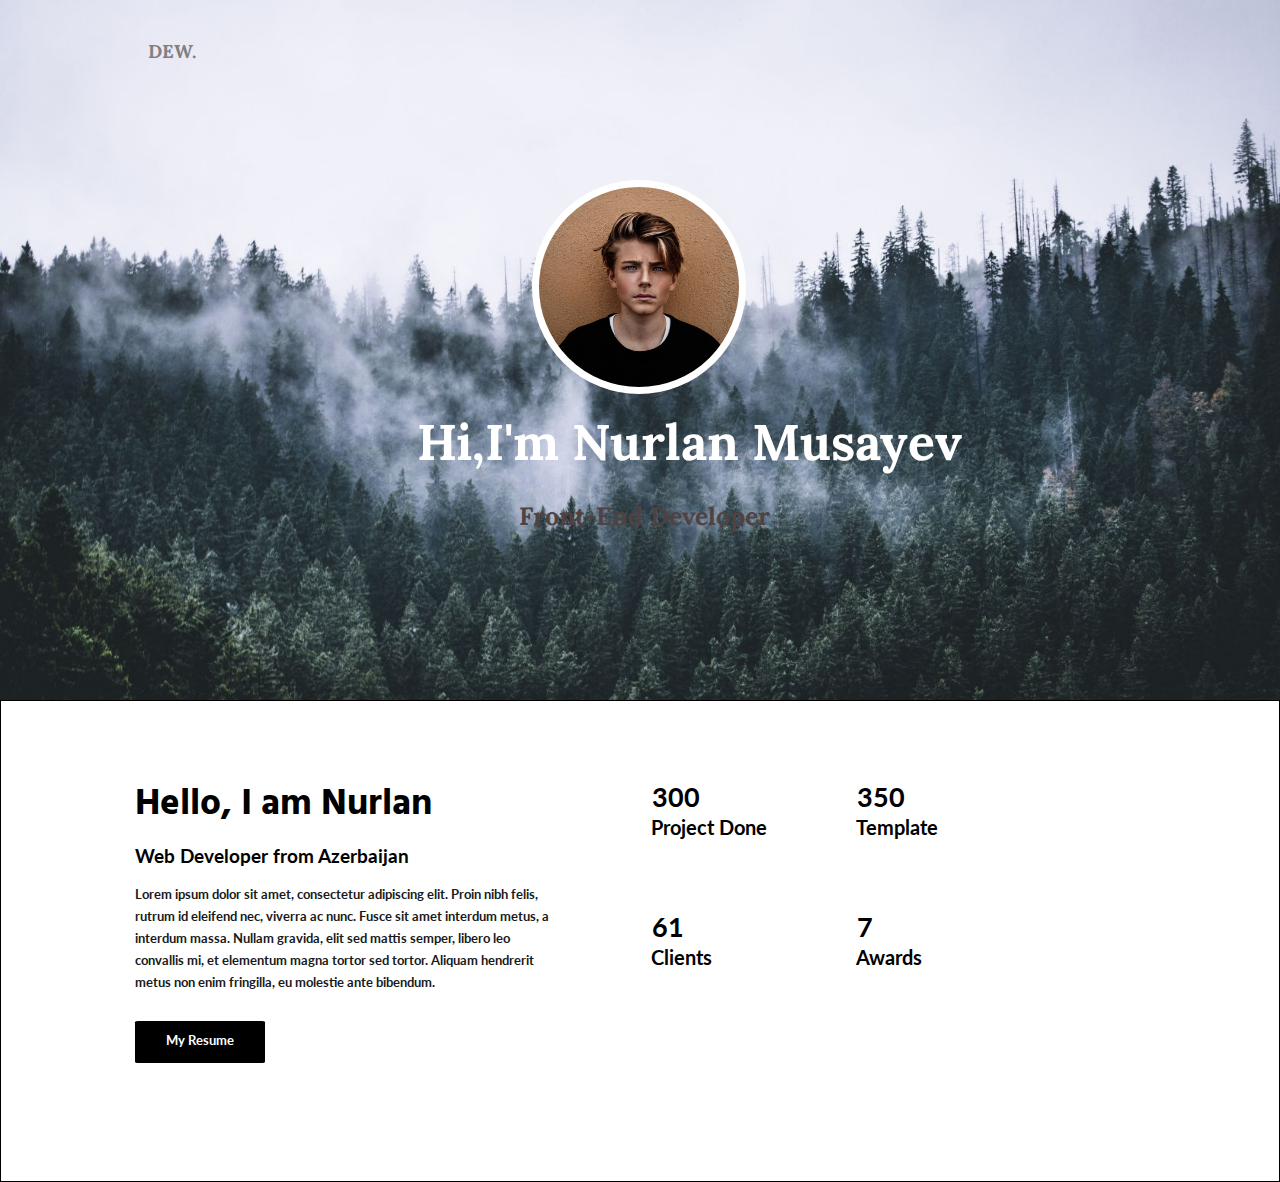
==== MyPortfolio/index.html @ e684ea33 "Add files via upload" ====
<!DOCTYPE html>
<html lang="en">
<head>
    <meta charset="UTF-8">
    <meta http-equiv="X-UA-Compatible" content="IE=edge">
    <meta name="viewport" content="width=device-width, initial-scale=1.0">
    <link rel="preconnect" href="https://fonts.gstatic.com">
    <link href="https://fonts.googleapis.com/css2?family=Lora:wght@400;500&display=swap" rel="stylesheet">
    <link rel="preconnect" href="https://fonts.gstatic.com">
    <link rel="preconnect" href="https://fonts.gstatic.com">
    <link href="https://fonts.googleapis.com/css2?family=Hind+Vadodara:wght@400;500&family=Lato&display=swap" rel="stylesheet">
    <link rel="stylesheet" href="css/style.css">
    <title>My Portfolio</title>
</head>
<body>
    <section id="home">
        <div class="home-logo">
            <h3>DEW.</h3>
        </div>
        <div class="home-links">
            <!-- <ul>
                <li>Home</li>
                <li>About</li>
                <li>Portfolio</li>
                <li>Services</li>
                <li>Testimonial</li>
                <li>Blog</li>
                <li>Contact</li>
            </ul> -->
        </div>
        <div class="home-image"></div>
        <div class="home-title">
            <h1>Hi,I'm Nurlan Musayev</h1>
        </div>
        <div class="home-text">
            <h3>Front-End Developer</h3>
        </div>
    </section>

    <section id="about">
        <div class="about-title">
            <h2>Hello, I am Nurlan</h2>
        </div>
        <div class="about-text">
            <h3>Web Developer from Azerbaijan</h3>
        </div>
        <div class="about-info">
            <h5>Lorem ipsum dolor sit amet, consectetur adipiscing elit. Proin nibh felis, <br> rutrum id eleifend nec, viverra ac nunc. Fusce sit amet interdum metus, a <br> interdum massa. Nullam gravida, elit sed mattis semper, libero leo <br> convallis mi, et elementum magna tortor sed tortor. Aliquam hendrerit <br> metus non enim fringilla, eu molestie ante bibendum.</h5>
        </div>
        <div class="about-button">
            <h5>My Resume</h5>
        </div>

        <div class="about-box-one">
            <h1>300</h1>
            <h2>Project Done</h2>
        </div>

        <div class="about-box-two">
            <h1>350</h1>
            <h2>Template</h2>
        </div>

        <div class="about-box-three">
            <h1>61</h1>
            <h2>Clients</h2>
        </div>

        <div class="about-box-four">
            <h1>7</h1>
            <h2>Awards</h2>
        </div>
    </section>
</body>
</html>
---- MyPortfolio/css/style.css ----
/* Home Section */

body{
    margin: auto;
}
#home{
    height: 700px;
    background: url('../img/mese.jpg');
    background-repeat: no-repeat;
    background-size: cover;
}

#home img{
    height: 100%;
    width: 100%;
}

.home-logo h3{
    font-family: 'Lora', serif;
    position: absolute;
    left: 11.57%;
    padding: 20px 0px;
    color: gray;
}

.home-image{
    height: 200px;
    width: 200px;
    border-radius: 80%;
    border: 7px solid white;
    position: absolute;
    left: 41.57%;
    margin: 180px 0px 0px 0px;
    background: url('../img/foto.jpg');
    background-repeat: no-repeat;
    background-size: cover;
}

.home-image img{
    height: 100%;
    width: 100%;
    overflow: hidden;
}

.home-title h1{
    color: white;
    font-family: 'Lora', serif;
    position: absolute;
    left: 32.57%;
    margin: 410px 0px 0px 0px;
    font-size: 50px;
}

.home-text h3{
    color: rgb(80, 66, 66);
    font-family: 'Lora', serif;
    position: absolute;
    left: 40.57%;
    margin: 500px 0px 0px 0px;
    font-size: 25px;

}


#about{
    height: 480px;
    border: 1px solid black;
}

.about-title h2{
    font-family: 'Hind Vadodara', sans-serif;
    position: absolute;
    left: 10.57%;
    font-size: 37px;
    padding: 40px 0px 0px 0px;
}

.about-text h3{
    font-family: 'Lato', sans-serif;
    position: absolute;
    left: 10.57%;
    padding: 125px 0px 0px 0px;
}

.about-info h5{
    font-family: 'Lato', sans-serif;
    color: #181a1b;
    position: absolute;
    left: 10.57%;
    padding: 160px 0px 0px 0px;
    line-height: 22px;
}

.about-button{
    height: 42px;
    width: 130px;
    border-radius: 3%;
    text-align: center;
    /* border: 1px solid black; */
    background-color: black;
    position: absolute;
    left: 10.57%;
    margin: 320px 0px 0px 0px;
    transition: all .4s ease;
}

.about-button h5{
    margin: 11px 0px;
    color: white;
    font-family: 'Lato', sans-serif;
}

.about-button:hover{
    height: 42px;
    width: 170px;
    background-color: green;
}

.about-box-one{
    height: 80px;
    width: 140px;
    /* border: 1px solid black; */
    position: absolute;
    left: 50.57%;
    margin: 80px 0px 0px 0px;
}

.about-box-one h1{
    font-family: 'Lato', sans-serif;
    margin: -1px 5px;
    font-size: 27px;
}

.about-box-one h2{
    font-family: 'Lato', sans-serif;
    font-size: 20px;
    position: absolute;
    left: 2.67%;
    margin: 3px 0px;
}



.about-box-two{
    height: 80px;
    width: 140px;
    /* border: 1px solid black; */
    position: absolute;
    left: 66.57%;
    margin: 80px 0px 0px 0px;
}

.about-box-two h1{
    font-family: 'Lato', sans-serif;
    margin: -1px 5px;
    font-size: 27px;
}

.about-box-two h2{
    font-family: 'Lato', sans-serif;
    font-size: 20px;
    position: absolute;
    left: 2.67%;
    margin: 3px 0px;
}



.about-box-three{
    height: 80px;
    width: 140px;
    /* border: 1px solid black; */
    position: absolute;
    left: 50.57%;
    margin: 210px 0px 0px 0px;
}

.about-box-three h1{
    font-family: 'Lato', sans-serif;
    margin: -1px 5px;
    font-size: 27px;
}

.about-box-three h2{
    font-family: 'Lato', sans-serif;
    font-size: 20px;
    position: absolute;
    left: 2.67%;
    margin: 3px 0px;
}



.about-box-four{
    height: 80px;
    width: 140px;
    /* border: 1px solid black; */
    position: absolute;
    left: 66.57%;
    margin: 210px 0px 0px 0px;
}

.about-box-four h1{
    font-family: 'Lato', sans-serif;
    margin: -1px 5px;
    font-size: 27px;
}

.about-box-four h2{
    font-family: 'Lato', sans-serif;
    font-size: 20px;
    position: absolute;
    left: 2.67%;
    margin: 3px 0px;
}
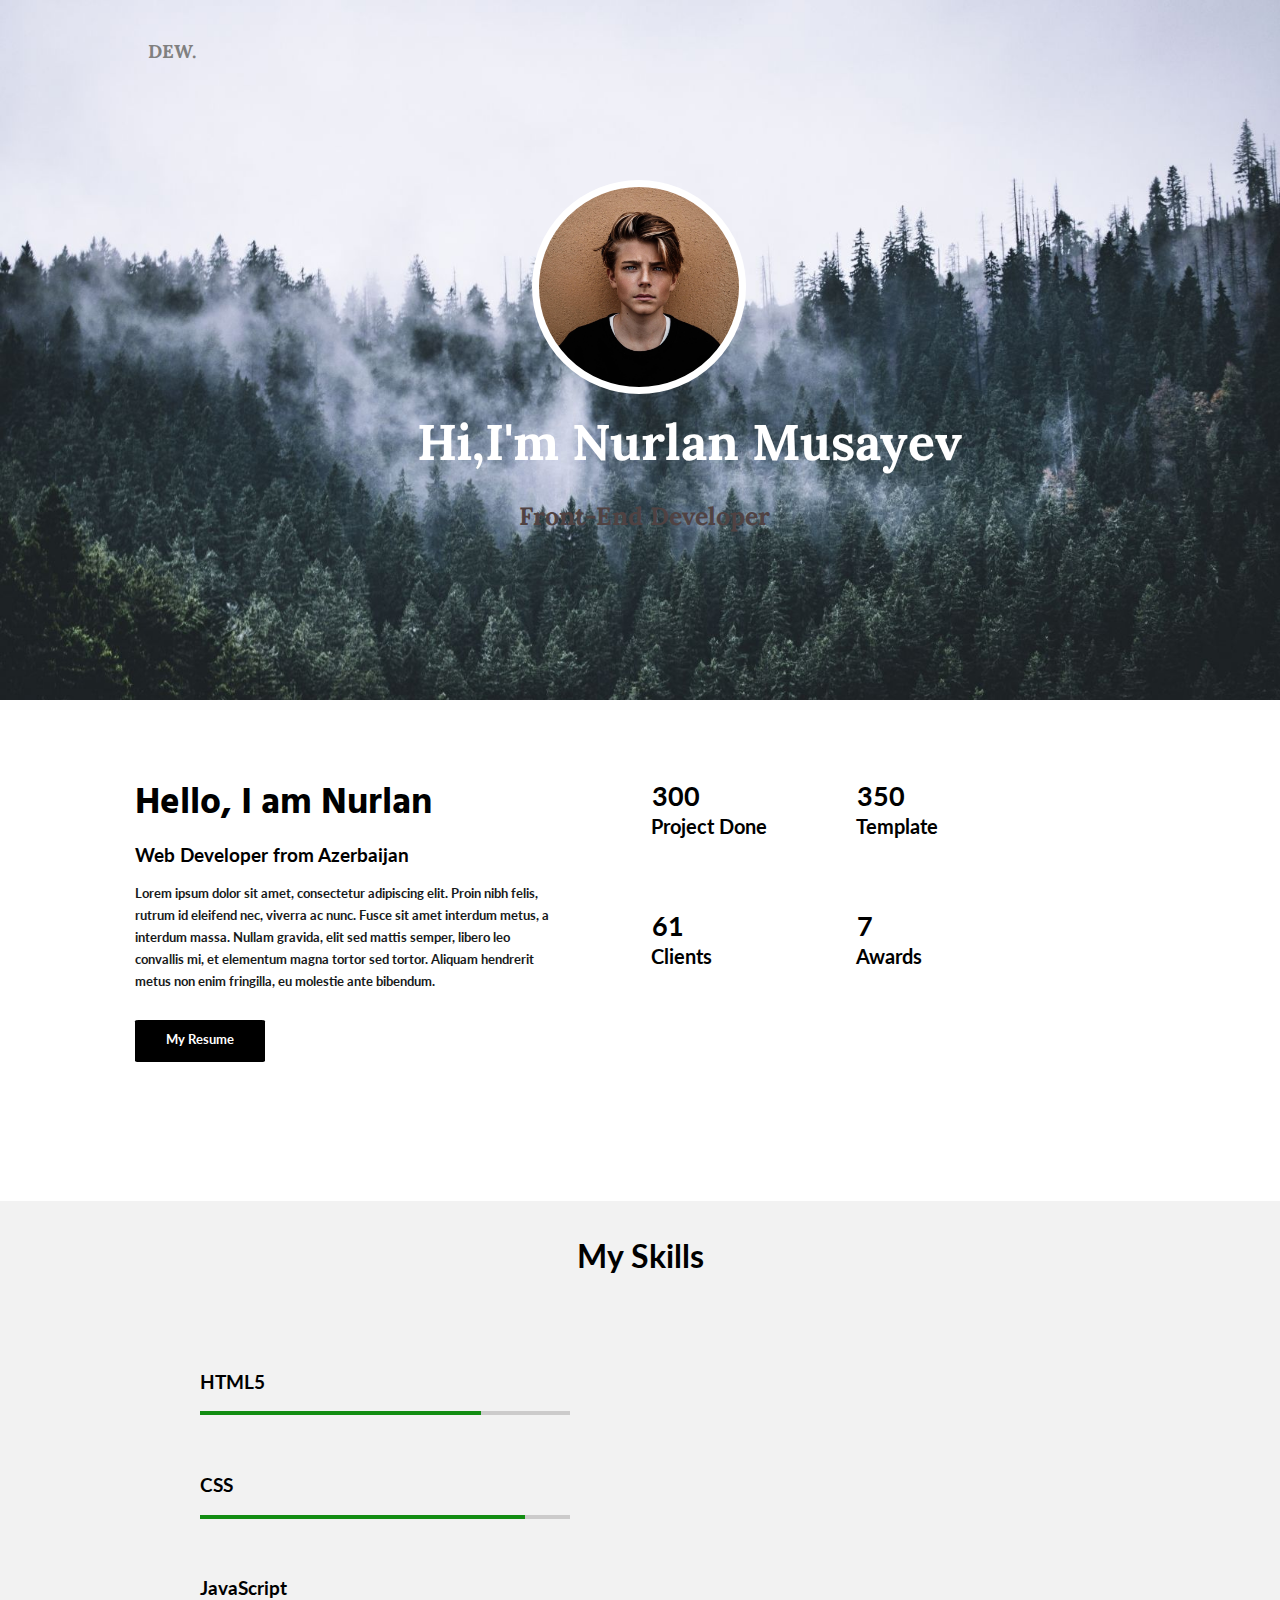
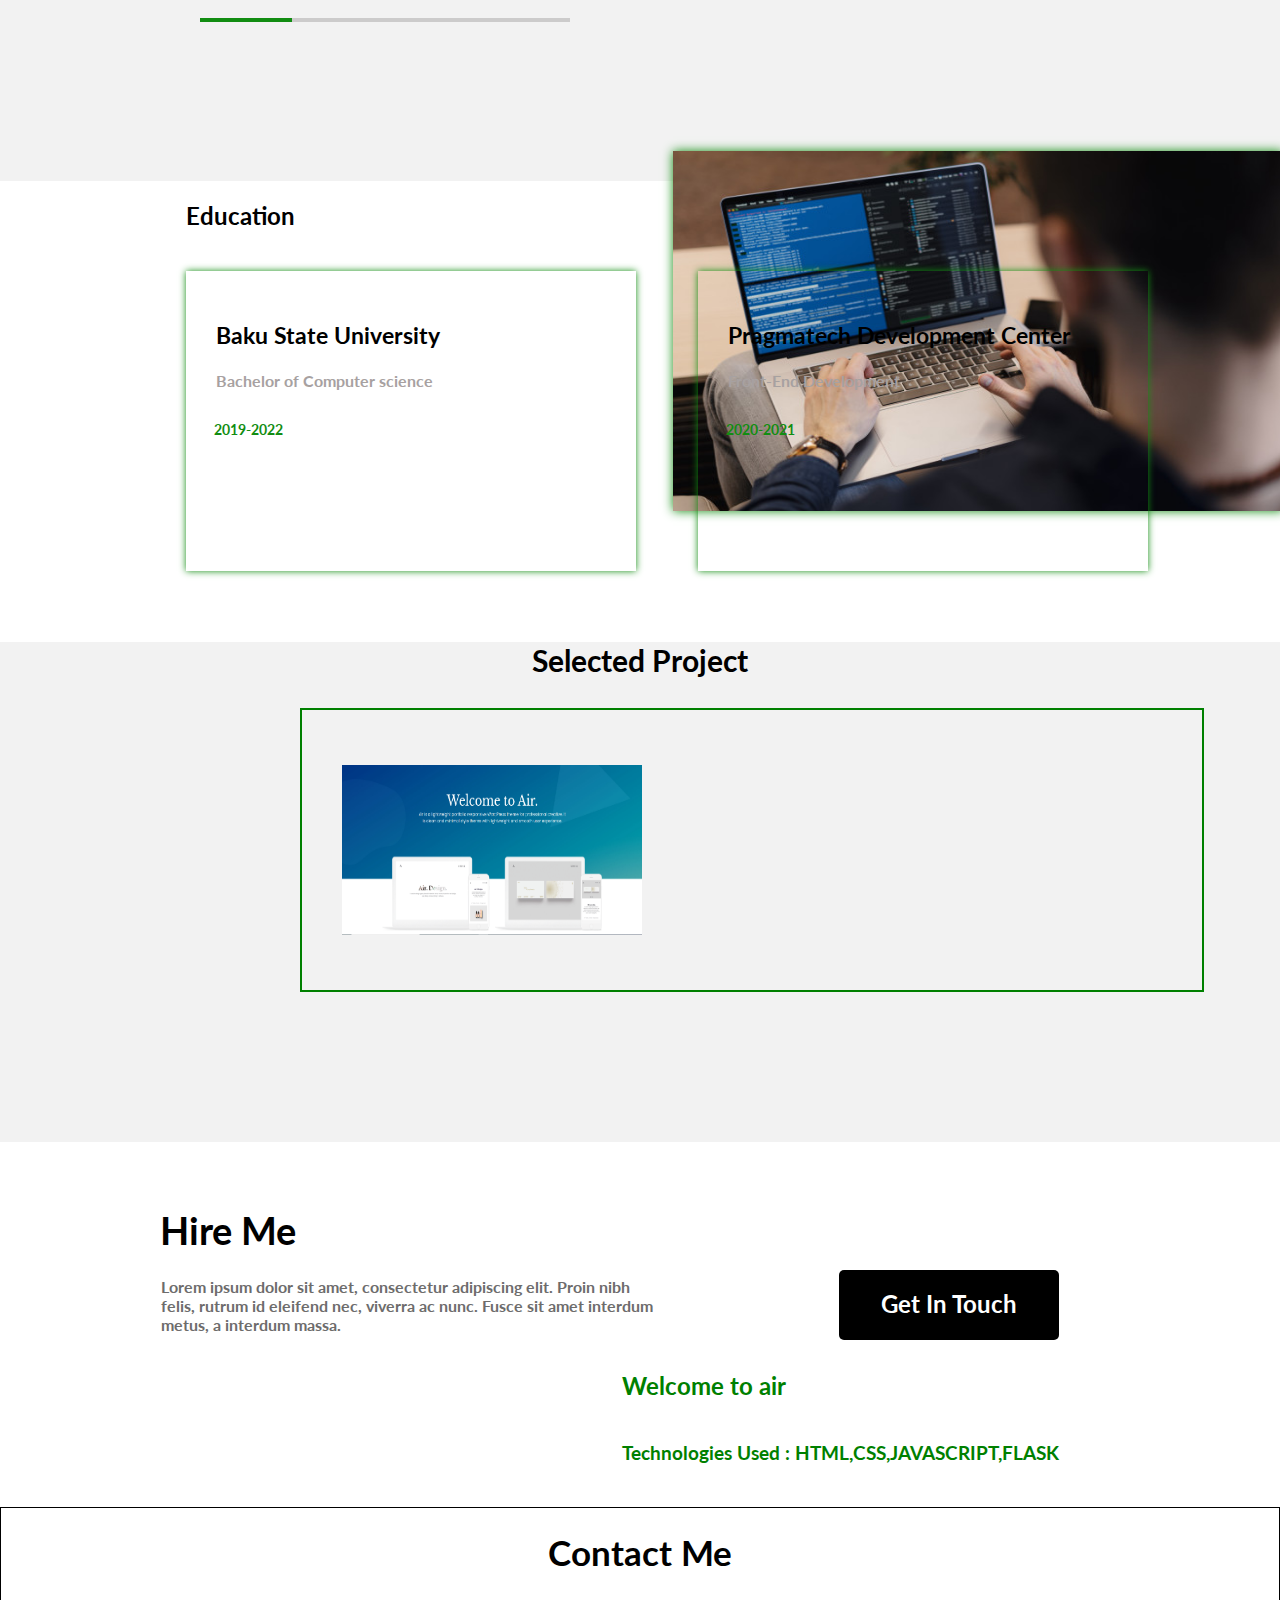
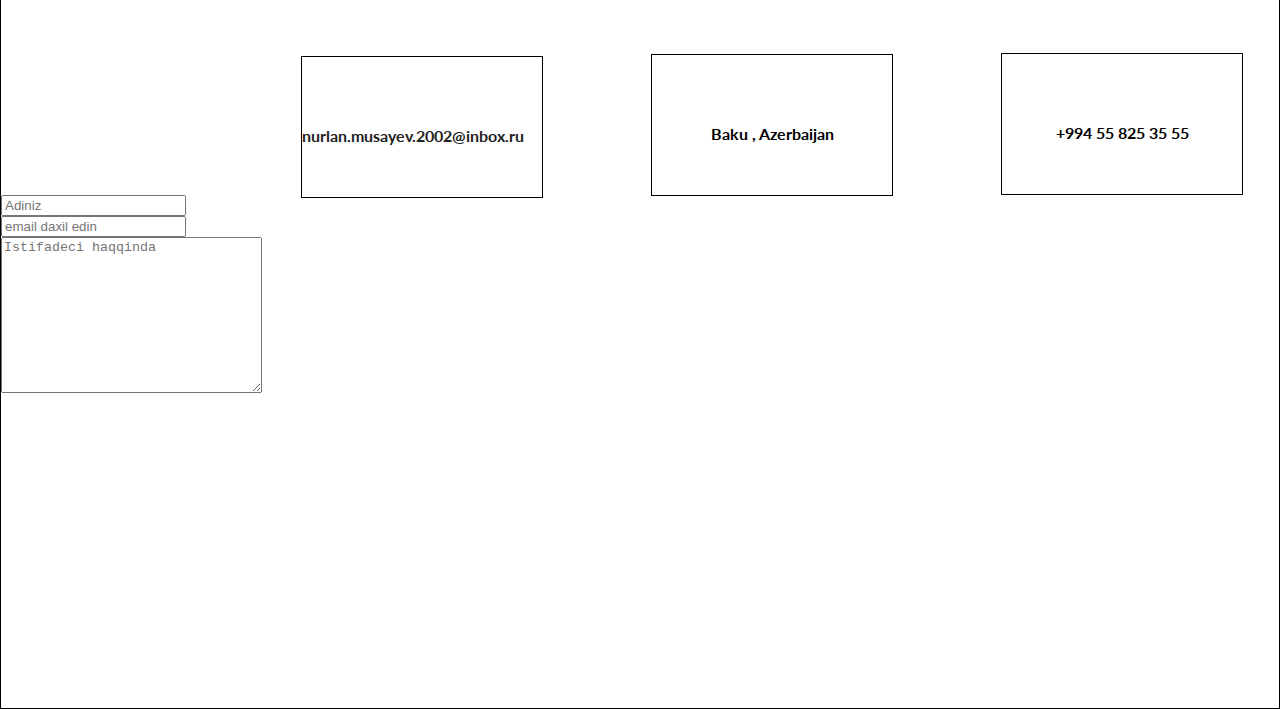
==== commit 330123bf: "Add files via upload" ====
--- a/MyPortfolio/index.html
+++ b/MyPortfolio/index.html
@@ -10,6 +10,8 @@
     <link rel="preconnect" href="https://fonts.gstatic.com">
     <link href="https://fonts.googleapis.com/css2?family=Hind+Vadodara:wght@400;500&family=Lato&display=swap" rel="stylesheet">
     <link rel="stylesheet" href="css/style.css">
+    <link rel="stylesheet" href="https://pro.fontawesome.com/releases/v5.10.0/css/all.css" integrity="sha384-AYmEC3Yw5cVb3ZcuHtOA93w35dYTsvhLPVnYs9eStHfGJvOvKxVfELGroGkvsg+p" crossorigin="anonymous"/>
+
     <title>My Portfolio</title>
 </head>
 <body>
@@ -71,5 +73,101 @@
             <h2>Awards</h2>
         </div>
     </section>
+
+    <section id="skills">
+        <h1>My Skills</h1>
+
+        <li>
+            <h3>HTML5</h3><span class="bar"><span class="html"></span></span>
+        </li>
+
+        <li>
+            <h3>CSS</h3><span class="bar"><span class="css"></span></span>
+        </li>
+
+        <li>
+            <h3>JavaScript</h3><span class="bar"><span class="javascript"></span></span>
+        </li>
+
+        <div class="skills-img">
+            <img src="img/codee.jpg" alt="">
+        </div>
+    </section>
+
+    <section id="education">
+        <h2>Education</h2>
+        <div class="education-box-one">
+            <i class="fas fa-graduation-cap"></i>
+            <h1>Baku State University</h1>
+            <h4>Bachelor of Computer science</h4>
+            <h5>2019-2022</h5>
+        </div>
+
+        <div class="education-box-two">
+            <i class="fas fa-graduation-cap"></i>
+            <h1>Pragmatech Development Center</h1>
+            <h4>Front-End Development</h4>
+            <h5>2020-2021</h5>
+        </div>
+    </section>
+
+    <section id="project">
+        <h1>Selected Project</h1>
+        <div class="project-one">
+            <div class="project-one-image">
+                <img src="img/Screenshot_1.png" alt="">
+                <h2>Welcome to air</h2>
+                <h3>Technologies Used : HTML,CSS,JAVASCRIPT,FLASK</h3>
+            </div>
+        </div>
+    </section>
+
+    <section id="hire">
+        <h1>Hire Me</h1>
+        <h4>Lorem ipsum dolor sit amet, consectetur adipiscing elit. Proin nibh<br> felis, rutrum id eleifend nec, viverra ac nunc. Fusce sit amet interdum <br> metus, a interdum massa.</h4>
+        <div class="hire-button">
+            <h2>Get In Touch</h2>
+        </div>
+    </section>
+
+
+    <section id="contact">
+        <h1>Contact Me</h1>
+        <div class="col-4">
+            <div class="contact-email-box">
+                <i class="fas fa-envelope"></i>
+                <h4>nurlan.musayev.2002@inbox.ru</h4>
+            </div>
+        </div>
+        <div class="col-4">
+            <div class="contact-location-box">
+                <i class="fas fa-map-marker-alt"></i>
+                <h4>Baku , Azerbaijan</h4>
+            </div>
+        </div>
+        <div class="col-4">
+            <div class="contact-telefon-box">
+                <i class="fas fa-phone"></i>
+                <h4>+994 55 825 35 55</h4>
+            </div>
+        </div>
+
+        <div class="container">
+           <form> 
+               <div class="form-group my-2">
+                   <input type="text" class="form-control" name="user_name" placeholder="Adiniz">
+               </div>
+              <div class="form-group my-2">
+                  <input type="email" class="form-control" name="user_email" placeholder="email daxil edin">
+              </div>
+              <div class="form-group my-2">
+                  <textarea class="form-control" cols="30" rows="10" name="user_detail" placeholder="Istifadeci haqqinda"></textarea>
+              </div>
+              <!-- <div class="form-group my-2">
+                  <input type="submit" class="btn btn-danger" value="Elave et">
+              </div> -->
+           </form>
+        </div>
+    </section>
 </body>
 </html>--- a/MyPortfolio/css/style.css
+++ b/MyPortfolio/css/style.css
@@ -64,7 +64,7 @@
 
 #about{
     height: 480px;
-    border: 1px solid black;
+    /* border: 1px solid black; */
 }
 
 .about-title h2{
@@ -212,4 +212,356 @@
     position: absolute;
     left: 2.67%;
     margin: 3px 0px;
+}
+
+
+
+
+
+#skills{
+    height:580px;
+    /* border: 1px solid black; */
+    background-color: #f2f2f2;
+}
+
+#skills h1{
+    font-family: 'Lato', sans-serif;
+    font-size: 32px;
+    text-align: center;
+    padding: 35px 0px;
+}
+
+
+#skills li{
+    padding: 20px 200px;
+    list-style: none;
+    font-family: 'Lato', sans-serif;
+}
+
+.bar{
+    background: rgb(204, 203, 203);
+    height: 4px;
+    display: block;
+    width: 42%;   
+}
+
+.bar span{
+    height: 4px;
+    float: left;
+    background: rgb(18, 141, 18);
+}
+
+.html{
+    width: 76%;
+    animation: html 2s;
+}
+
+.css{
+    width: 88%;
+    animation: css 2s;
+}
+
+.javascript{
+    width: 25%;
+    animation: javascript 2s;
+}
+
+
+.skills-img{
+    height: 360px;
+    width: 610px;
+    box-shadow: 0px 0px 10px rgb(18, 141, 18);
+    position: absolute;
+    left: 52.57%;
+    bottom: -134.57%;
+}
+
+.skills-img img{
+    height: 100%;
+    width: 100%;
+}
+
+@keyframes html{
+    0%{
+        width: 0%;
+    }
+    100%{
+        width: 76%;
+    }
+}
+
+@keyframes css{
+    0%{
+        width: 0%;
+    }
+    100%{
+        width: 88%;
+    }
+}
+
+@keyframes javascript{
+    0%{
+        width: 0%;
+    }
+    100%{
+        width: 25%;
+    }
+}
+
+
+#education{
+    height: 440px;
+    /* border: 1px solid black; */
+}
+
+#education h2{
+    font-family: 'Lato', sans-serif;
+    position: absolute;
+    left: 14.57%;
+}
+
+.education-box-one{
+    height: 300px;
+    width: 450px;
+    box-shadow: 0px 0px 7px rgb(18, 141, 18);
+    margin: 90px 0px;
+    position: absolute;
+    left: 14.57%;
+}
+
+.education-box-one i{
+    font-size: 26px;
+    color: rgb(18, 141, 18);
+    position: absolute;
+    left: 34.57%;
+}
+
+.education-box-one h1{
+    font-family: 'Lato', sans-serif;
+    font-size: 23px;
+    margin: 50px 0px;
+    position: absolute;
+    left: 6.57%;
+}
+
+.education-box-one h4{
+    color: rgb(167, 161, 161);
+    font-family: 'Lato', sans-serif;
+    margin: 100px 0px;
+    position: absolute;
+    left: 6.57%;
+}
+
+.education-box-one h5{
+    color: rgb(18, 141, 18);
+    font-size: 14px;
+    margin: 150px 28px;
+    font-family: 'Lato', sans-serif;
+}
+
+
+.education-box-two{
+    height: 300px;
+    width: 450px;
+    box-shadow: 0px 0px 7px rgb(18, 141, 18);
+    margin: 90px 0px;
+    position: absolute;
+    left: 54.57%;
+}
+
+.education-box-two i{
+    font-size: 26px;
+    color: rgb(18, 141, 18);
+    position: absolute;
+    left: 34.57%;
+}
+
+.education-box-two h1{
+    font-family: 'Lato', sans-serif;
+    font-size: 23px;
+    margin: 50px 0px;
+    position: absolute;
+    left: 6.57%;
+}
+
+.education-box-two h4{
+    color: rgb(167, 161, 161);
+    font-family: 'Lato', sans-serif;
+    margin: 100px 0px;
+    position: absolute;
+    left: 6.57%;
+}
+
+.education-box-two h5{
+    color: rgb(18, 141, 18);
+    font-size: 14px;
+    margin: 150px 28px;
+    font-family: 'Lato', sans-serif;
+}
+
+
+#project{
+    height: 500px;
+    /* border: 1px solid black; */
+    background-color: #f2f2f2;
+}
+
+#project h1{
+    text-align: center;
+    font-family: 'Lato', sans-serif;
+    font-size: 30px;
+}
+
+.project-one{
+    height: 280px;
+    width: 900px;
+    border: 2px solid green;
+    margin: 30px 300px;
+    transition: all .4s ease;
+}
+
+.project-one:hover{
+    box-shadow: 0px 0px 12px green;
+}
+
+.project-one-image{
+    height: 170px;
+    width: 300px;
+    margin: 55px 0px 0px 40px;
+}
+
+.project-one-image img{
+    height: 100%;
+    width: 100%;
+}
+
+.project-one-image h2{
+    position: absolute;
+    left: 48.57%;
+    bottom: -235.57%;
+    color: green;
+    font-family: 'Lato', sans-serif;
+}
+
+.project-one-image h3{
+    position: absolute;
+    left: 48.57%;
+    bottom: -242.57%;
+    color: green;
+    font-family: 'Lato', sans-serif;
+}
+
+
+
+#hire{
+    height: 300px;
+    /* border: 1px solid black; */
+}
+
+#hire h1{
+    font-size: 38px;
+    margin: 65px 0px 0px 160px;
+    font-family: 'Lato', sans-serif;
+}
+
+#hire h4{
+    margin: 24px 161px;
+    color: rgb(109, 108, 108);
+    font-family: 'Lato', sans-serif;
+}
+
+.hire-button{
+    height: 70px;
+    width: 220px;
+    /* border: 1px solid black; */
+    position: absolute;
+    left: 65.57%;
+    margin: -88px 0px;
+    border-radius: 5px;
+    background-color: black;
+    transition: all .4s ease;
+
+}
+
+
+.hire-button h2{
+    text-align: center;
+    color: white;
+    font-family: 'Lato', sans-serif;
+}
+
+.hire-button:hover{
+    background-color: green;
+}
+
+
+
+
+#contact{
+    height: 800px;
+    border: 1px solid black;
+}
+
+#contact h1{
+    font-family: 'Lato', sans-serif;
+    font-size: 35px;
+    text-align: center;
+}
+
+
+.contact-email-box{
+    height: 140px;
+    width: 240px;
+    border: 1px solid black;
+    margin: 60px 0px 0px 300px;
+    display: inline-block;
+}
+
+.contact-email-box i{
+    font-size: 40px;
+    padding: 7px 98px;
+}
+
+.contact-email-box h4{
+    font-family: 'Lato', sans-serif;
+    color: #222222;
+}
+
+
+
+
+.contact-location-box{
+    height: 140px;
+    width: 240px;
+    border: 1px solid black;
+    margin: -144px 0px 0px 650px;
+}
+
+.contact-location-box i{
+    font-size: 40px;
+    padding: 7px 98px;
+}
+
+.contact-location-box h4{
+    text-align: center;
+    font-family: 'Lato', sans-serif;
+}
+
+
+.contact-telefon-box{
+    height: 140px;
+    width: 240px;
+    border: 1px solid black;
+    margin: -143px 0px 0px 1000px;
+}
+
+
+.contact-telefon-box i{
+    font-size: 40px;
+    padding: 7px 98px;
+}
+
+.contact-telefon-box h4{
+    text-align: center;
+    font-family: 'Lato', sans-serif;
 }